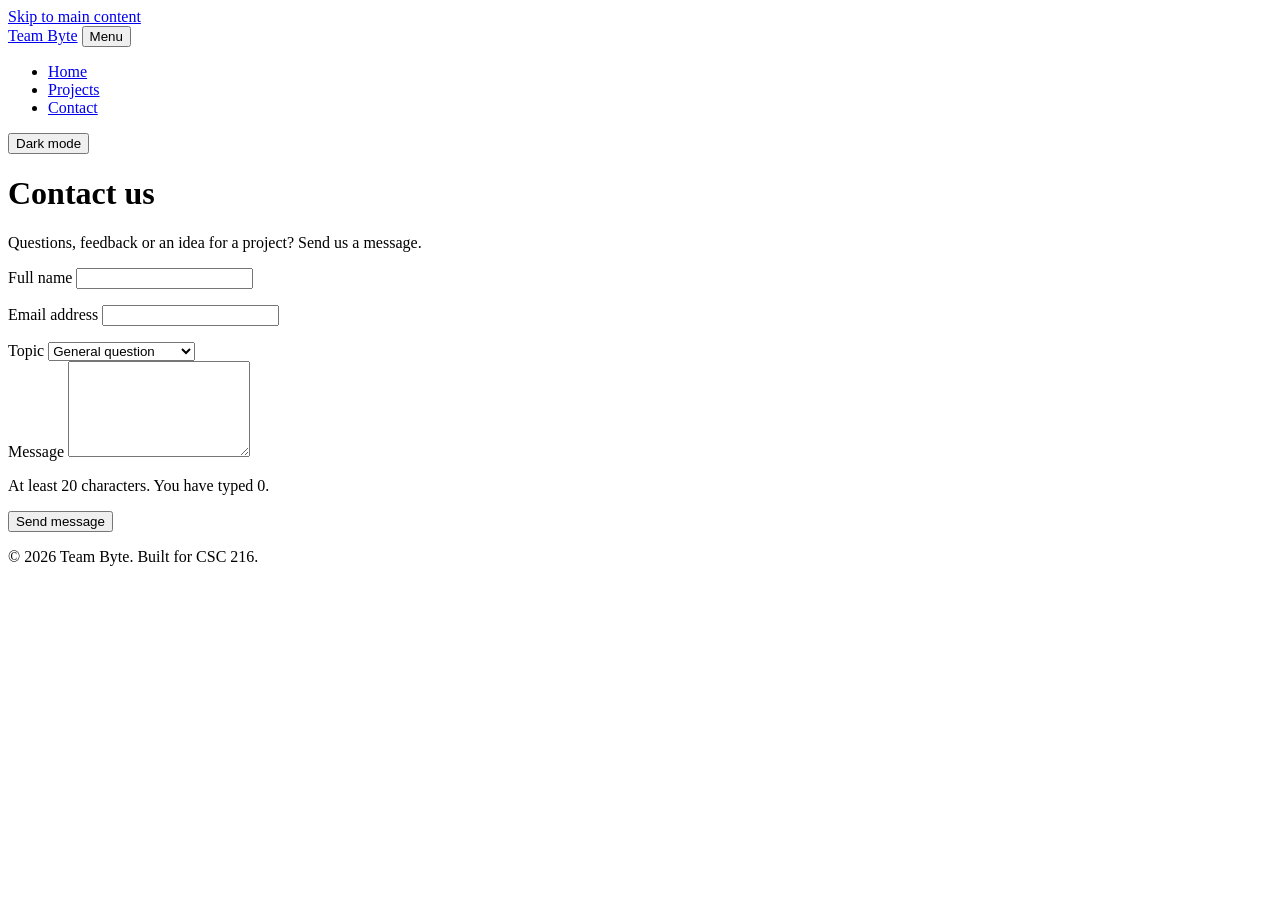
==== contact.html @ 4242ff88 "added contacts page" ====
<!doctype html>
<html lang="en">
  <head>
    <meta charset="UTF-8" />
    <meta name="viewport" content="width=device-width, initial-scale=1.0" />
    <meta name="description" content="Send a message to Team Byte." />
    <title>Contact | Team Byte</title>
    <link rel="stylesheet" href="css/styles.css" />
    <script src="js/script.js" defer></script>
  </head>
  <body>
    <a class="skip-link" href="#main">Skip to main content</a>

    <header class="site-header">
      <div class="container header-inner">
        <a class="logo" href="index.html">Team Byte</a>
        <button
          class="nav-toggle"
          type="button"
          aria-expanded="false"
          aria-controls="site-nav"
        >
          Menu
        </button>
        <nav id="site-nav" class="site-nav" aria-label="Main">
          <ul>
            <li><a href="index.html">Home</a></li>
            <li><a href="projects.html">Projects</a></li>
            <li><a href="contact.html" aria-current="page">Contact</a></li>
          </ul>
        </nav>
        <button class="theme-toggle" type="button" aria-pressed="false">
          Dark mode
        </button>
      </div>
    </header>

    <main id="main" class="container">
      <header class="page-header">
        <h1>Contact us</h1>
        <p class="lead">
          Questions, feedback or an idea for a project? Send us a message.
        </p>
      </header>

      <form id="contact-form" class="contact-form" novalidate>
        <div class="field">
          <label for="name">Full name</label>
          <input
            type="text"
            id="name"
            name="name"
            autocomplete="name"
            required
            aria-describedby="name-error"
          />
          <p class="error" id="name-error"></p>
        </div>

        <div class="field">
          <label for="email">Email address</label>
          <input
            type="email"
            id="email"
            name="email"
            autocomplete="email"
            required
            aria-describedby="email-error"
          />
          <p class="error" id="email-error"></p>
        </div>

        <div class="field">
          <label for="topic">Topic</label>
          <select id="topic" name="topic">
            <option value="general">General question</option>
            <option value="collaboration">Collaboration</option>
            <option value="feedback">Feedback on our site</option>
          </select>
        </div>

        <div class="field">
          <label for="message">Message</label>
          <textarea
            id="message"
            name="message"
            rows="6"
            required
            minlength="20"
            aria-describedby="message-hint message-error"
          ></textarea>
          <p class="hint" id="message-hint">
            At least 20 characters. You have typed
            <span id="char-count">0</span>.
          </p>
          <p class="error" id="message-error"></p>
        </div>

        <button class="button" type="submit">Send message</button>
        <p id="form-status" class="form-status" role="status"></p>
      </form>
    </main>

    <footer class="site-footer">
      <div class="container">
        <p>© <span id="year">2026</span> Team Byte. Built for CSC 216.</p>
      </div>
    </footer>
  </body>
</html>
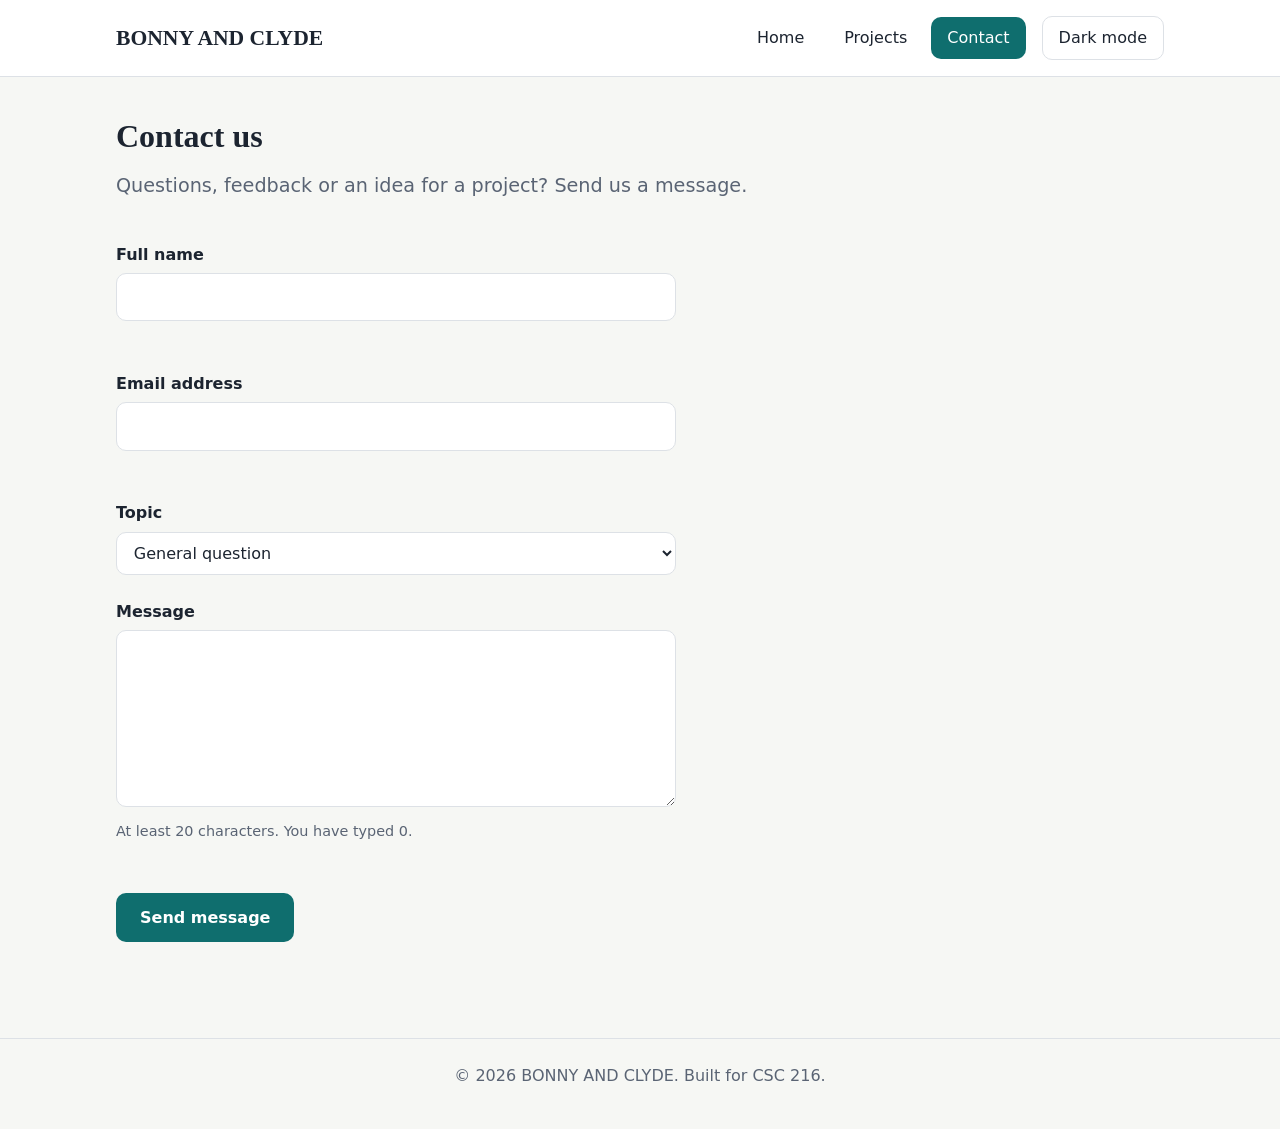
==== commit 78aa6eca: "Changed team-Byte to BONNY AND CLYDE" ====
--- a/contact.html
+++ b/contact.html
@@ -3,8 +3,8 @@
   <head>
     <meta charset="UTF-8" />
     <meta name="viewport" content="width=device-width, initial-scale=1.0" />
-    <meta name="description" content="Send a message to Team Byte." />
-    <title>Contact | Team Byte</title>
+    <meta name="description" content="Send a message to BONNY AND CLYDE." />
+    <title>Contact | BONNY AND CLYDE</title>
     <link rel="stylesheet" href="css/styles.css" />
     <script src="js/script.js" defer></script>
   </head>
@@ -13,7 +13,7 @@
 
     <header class="site-header">
       <div class="container header-inner">
-        <a class="logo" href="index.html">Team Byte</a>
+        <a class="logo" href="index.html">BONNY AND CLYDE</a>
         <button
           class="nav-toggle"
           type="button"
@@ -103,7 +103,7 @@
 
     <footer class="site-footer">
       <div class="container">
-        <p>© <span id="year">2026</span> Team Byte. Built for CSC 216.</p>
+        <p>© <span id="year">2026</span> BONNY AND CLYDE. Built for CSC 216.</p>
       </div>
     </footer>
   </body>
--- a/css/styles.css
+++ b/css/styles.css
@@ -0,0 +1,417 @@
+/* =====================================================
+   Team website stylesheet (CSC 216, Lab 2)
+   One file styles every page on the site.
+   ===================================================== */
+
+/* ---------- 1. Design tokens ---------- */
+:root {
+  --color-bg: #f6f7f4;
+  --color-surface: #ffffff;
+  --color-text: #1c2430;
+  --color-muted: #5a6474;
+  --color-primary: #0f6e6e;
+  --color-primary-dark: #0a5050;
+  --color-on-primary: #ffffff;
+  --color-border: #dde1e6;
+  --color-error: #b3261e;
+  --color-success: #1e7b3a;
+
+  --font-body: system-ui, -apple-system, "Segoe UI", Roboto, Arial, sans-serif;
+  --font-heading: Georgia, "Times New Roman", serif;
+
+  --space-1: 0.5rem;
+  --space-2: 1rem;
+  --space-3: 1.5rem;
+  --space-4: 2.5rem;
+  --space-5: 4rem;
+
+  --radius: 10px;
+  --max-width: 1080px;
+}
+
+body.dark {
+  --color-bg: #11161d;
+  --color-surface: #1a212b;
+  --color-text: #e7ebf0;
+  --color-muted: #a2abb9;
+  --color-primary: #4fc1c1;
+  --color-primary-dark: #83d8d8;
+  --color-on-primary: #0b1f1f;
+  --color-border: #2b3340;
+  --color-error: #ff8a80;
+  --color-success: #7ddc97;
+  color-scheme: dark;
+}
+/* ---------- 2. Base and reset ---------- */
+*,
+*::before,
+*::after {
+  box-sizing: border-box;
+}
+
+body {
+  margin: 0;
+  font-family: var(--font-body);
+  font-size: 1rem;
+  line-height: 1.6;
+  color: var(--color-text);
+  background-color: var(--color-bg);
+  transition: background-color 0.3s ease, color 0.3s ease;
+}
+
+h1,
+h2,
+h3 {
+  font-family: var(--font-heading);
+  line-height: 1.2;
+  margin: 0 0 var(--space-2);
+}
+
+p {
+  margin: 0 0 var(--space-2);
+}
+
+a {
+  color: var(--color-primary);
+}
+
+a:hover {
+  color: var(--color-primary-dark);
+}
+
+img {
+  max-width: 100%;
+  display: block;
+}
+
+:focus-visible {
+  outline: 3px solid var(--color-primary);
+  outline-offset: 3px;
+}
+/* ---------- 3. Layout helpers ---------- */
+.container {
+  width: 100%;
+  max-width: var(--max-width);
+  margin-inline: auto;
+  padding-inline: var(--space-2);
+}
+
+.section {
+  padding-block: var(--space-4);
+}
+
+.skip-link {
+  position: absolute;
+  top: -4rem;
+  left: var(--space-2);
+  z-index: 100;
+  padding: var(--space-1) var(--space-2);
+  border-radius: var(--radius);
+  background-color: var(--color-primary);
+  color: var(--color-on-primary);
+}
+
+.skip-link:focus {
+  top: var(--space-2);
+}
+/* ---------- 4. Header and navigation ---------- */
+.site-header {
+  position: sticky;
+  top: 0;
+  z-index: 10;
+  background-color: var(--color-surface);
+  border-bottom: 1px solid var(--color-border);
+}
+
+.header-inner {
+  display: flex;
+  flex-wrap: wrap;
+  align-items: center;
+  gap: var(--space-2);
+  padding-block: var(--space-2);
+}
+
+.logo {
+  margin-right: auto;
+  font-family: var(--font-heading);
+  font-size: 1.35rem;
+  font-weight: 700;
+  color: var(--color-text);
+  text-decoration: none;
+}
+
+.site-nav ul {
+  display: flex;
+  gap: var(--space-1);
+  margin: 0;
+  padding: 0;
+  list-style: none;
+}
+
+.site-nav a {
+  display: block;
+  padding: var(--space-1) var(--space-2);
+  border-radius: var(--radius);
+  color: var(--color-text);
+  font-weight: 500;
+  text-decoration: none;
+}
+
+.site-nav a:hover {
+  background-color: var(--color-bg);
+}
+
+.site-nav a[aria-current="page"] {
+  background-color: var(--color-primary);
+  color: var(--color-on-primary);
+}
+
+.nav-toggle,
+.theme-toggle {
+  padding: var(--space-1) var(--space-2);
+  border: 1px solid var(--color-border);
+  border-radius: var(--radius);
+  background-color: transparent;
+  color: var(--color-text);
+  font: inherit;
+  cursor: pointer;
+}
+
+.theme-toggle[aria-pressed="true"] {
+  border-color: var(--color-primary);
+  color: var(--color-primary);
+}
+
+.nav-toggle {
+  display: none;
+}
+/* ---------- 5. Buttons and hero ---------- */
+.button {
+  display: inline-block;
+  padding: 0.75rem 1.5rem;
+  border: none;
+  border-radius: var(--radius);
+  background-color: var(--color-primary);
+  color: var(--color-on-primary);
+  font: inherit;
+  font-weight: 600;
+  text-decoration: none;
+  cursor: pointer;
+  transition: background-color 0.2s ease, transform 0.2s ease;
+}
+
+.button:hover {
+  background-color: var(--color-primary-dark);
+  color: var(--color-on-primary);
+  transform: translateY(-2px);
+}
+
+.hero {
+  padding-block: var(--space-5);
+  background: linear-gradient(135deg, var(--color-surface), var(--color-bg));
+  border-bottom: 1px solid var(--color-border);
+}
+
+.hero h1 {
+  max-width: 18ch;
+  font-size: clamp(2rem, 5vw, 3.25rem);
+}
+
+.eyebrow {
+  margin-bottom: var(--space-1);
+  color: var(--color-primary);
+  font-size: 0.8rem;
+  font-weight: 700;
+  letter-spacing: 0.12em;
+  text-transform: uppercase;
+}
+
+.lead {
+  max-width: 55ch;
+  margin-bottom: var(--space-3);
+  color: var(--color-muted);
+  font-size: 1.2rem;
+}
+
+.page-header {
+  padding-block: var(--space-4) var(--space-2);
+}
+/* ---------- 6. Cards and grids ---------- */
+.team-grid,
+.project-grid {
+  display: grid;
+  grid-template-columns: repeat(auto-fit, minmax(260px, 1fr));
+  gap: var(--space-3);
+}
+
+.card {
+  padding: var(--space-3);
+  border: 1px solid var(--color-border);
+  border-radius: var(--radius);
+  background-color: var(--color-surface);
+}
+
+.avatar {
+  display: grid;
+  place-items: center;
+  width: 64px;
+  height: 64px;
+  margin-bottom: var(--space-2);
+  border-radius: 50%;
+  background-color: var(--color-primary);
+  color: var(--color-on-primary);
+  font-size: 1.25rem;
+  font-weight: 700;
+}
+
+.role {
+  color: var(--color-primary);
+  font-weight: 600;
+}
+
+.skill-list {
+  padding-left: 1.25rem;
+}
+
+.skill-list li {
+  margin-bottom: var(--space-1);
+}
+/* ---------- 7. Projects page ---------- */
+.filters {
+  display: flex;
+  flex-wrap: wrap;
+  gap: var(--space-1);
+  margin-bottom: var(--space-2);
+}
+
+.filter-btn {
+  padding: 0.4rem 1rem;
+  border: 1px solid var(--color-border);
+  border-radius: 999px;
+  background-color: var(--color-surface);
+  color: var(--color-text);
+  font: inherit;
+  cursor: pointer;
+}
+
+.filter-btn[aria-pressed="true"] {
+  border-color: var(--color-primary);
+  background-color: var(--color-primary);
+  color: var(--color-on-primary);
+}
+
+.project-count {
+  color: var(--color-muted);
+}
+
+.tag {
+  display: inline-block;
+  margin-bottom: var(--space-1);
+  color: var(--color-primary);
+  font-size: 0.75rem;
+  font-weight: 700;
+  letter-spacing: 0.06em;
+  text-transform: uppercase;
+}
+
+/* ---------- 8. Contact form ---------- */
+.contact-form {
+  max-width: 560px;
+  padding-bottom: var(--space-4);
+}
+
+.field {
+  margin-bottom: var(--space-3);
+}
+
+label {
+  display: block;
+  margin-bottom: 0.35rem;
+  font-weight: 600;
+}
+
+input,
+select,
+textarea {
+  width: 100%;
+  padding: 0.65rem 0.8rem;
+  border: 1px solid var(--color-border);
+  border-radius: var(--radius);
+  background-color: var(--color-surface);
+  color: var(--color-text);
+  font: inherit;
+}
+
+input:focus,
+select:focus,
+textarea:focus {
+  border-color: var(--color-primary);
+}
+
+input[aria-invalid="true"],
+textarea[aria-invalid="true"] {
+  border-color: var(--color-error);
+}
+
+.hint,
+.error {
+  margin: 0.35rem 0 0;
+  font-size: 0.9rem;
+}
+
+.hint {
+  color: var(--color-muted);
+}
+
+.error {
+  min-height: 1.4em;
+  color: var(--color-error);
+}
+
+.form-status {
+  margin-top: var(--space-2);
+  color: var(--color-success);
+  font-weight: 600;
+}
+/* ---------- 9. Footer ---------- */
+.site-footer {
+  margin-top: var(--space-4);
+  padding-block: var(--space-3);
+  border-top: 1px solid var(--color-border);
+  color: var(--color-muted);
+  text-align: center;
+}
+
+/* ---------- 10. Small screens ---------- */
+@media (max-width: 700px) {
+  .nav-toggle {
+    display: inline-block;
+  }
+
+  .site-nav {
+    display: none;
+    order: 3;
+    width: 100%;
+  }
+
+  .site-nav.open {
+    display: block;
+  }
+
+  .site-nav ul {
+    flex-direction: column;
+  }
+
+  .section {
+    padding-block: var(--space-3);
+  }
+}
+
+/* ---------- 11. Respect reduced-motion preferences ---------- */
+@media (prefers-reduced-motion: reduce) {
+  *,
+  *::before,
+  *::after {
+    transition: none !important;
+  }
+}
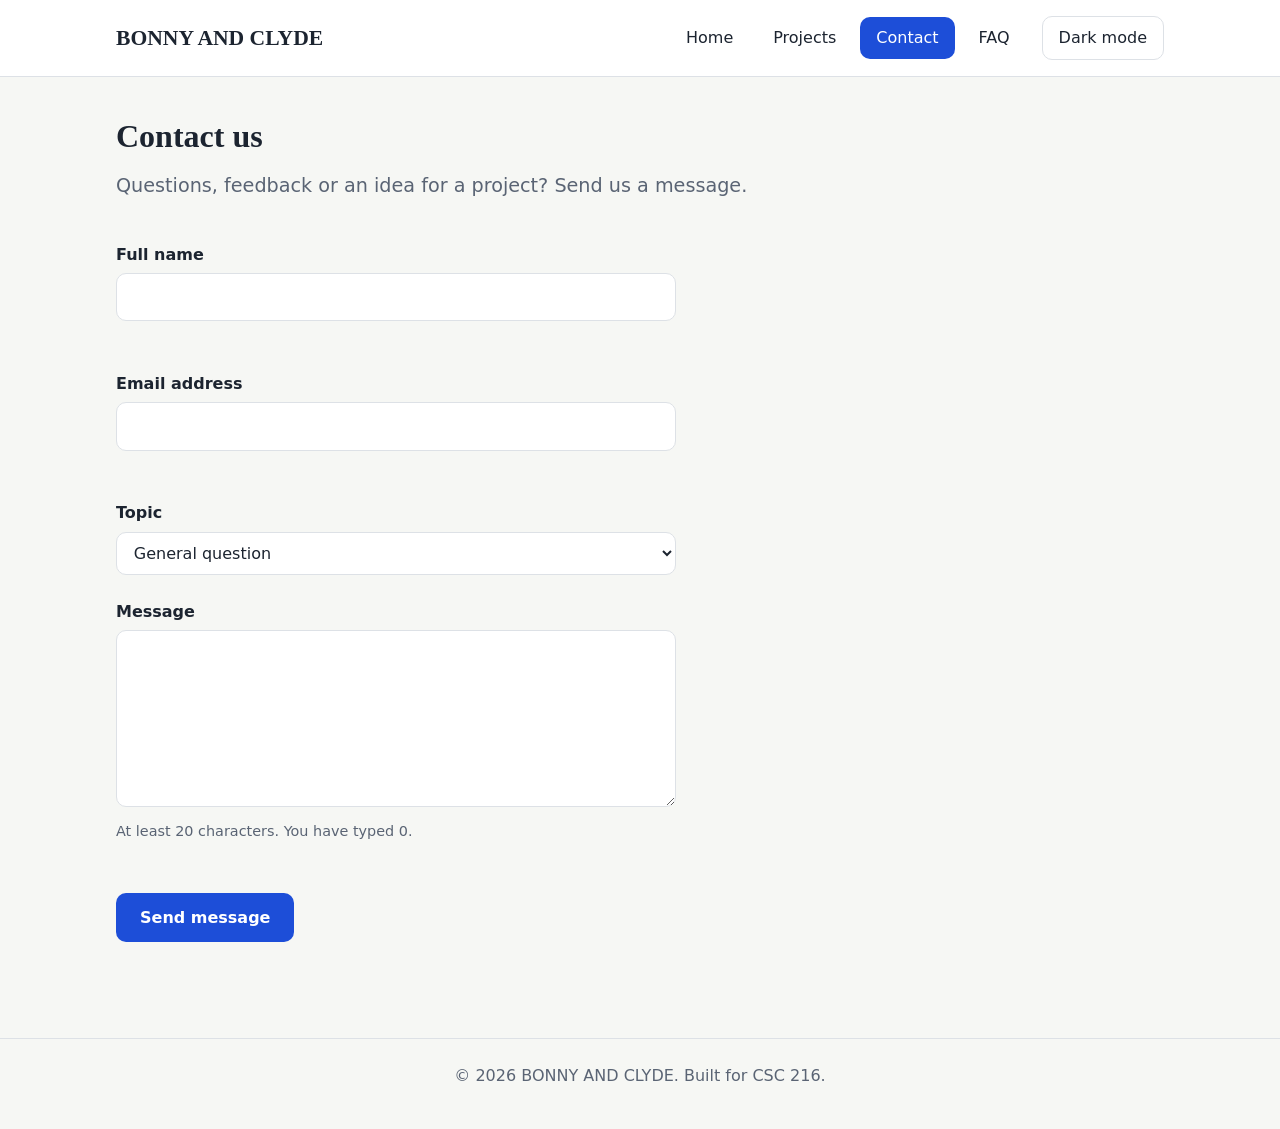
==== commit cff57149: "personalised the project" ====
--- a/contact.html
+++ b/contact.html
@@ -27,6 +27,7 @@
             <li><a href="index.html">Home</a></li>
             <li><a href="projects.html">Projects</a></li>
             <li><a href="contact.html" aria-current="page">Contact</a></li>
+            <li><a href="faq.html">FAQ</a></li>
           </ul>
         </nav>
         <button class="theme-toggle" type="button" aria-pressed="false">
--- a/css/styles.css
+++ b/css/styles.css
@@ -9,8 +9,8 @@
   --color-surface: #ffffff;
   --color-text: #1c2430;
   --color-muted: #5a6474;
-  --color-primary: #0f6e6e;
-  --color-primary-dark: #0a5050;
+  --color-primary: #1d4ed8;
+  --color-primary-dark: #1e3a8a;
   --color-on-primary: #ffffff;
   --color-border: #dde1e6;
   --color-error: #b3261e;
@@ -34,8 +34,8 @@
   --color-surface: #1a212b;
   --color-text: #e7ebf0;
   --color-muted: #a2abb9;
-  --color-primary: #4fc1c1;
-  --color-primary-dark: #83d8d8;
+  --color-primary: #38bdf8;
+  --color-primary-dark: #bae6fd;
   --color-on-primary: #0b1f1f;
   --color-border: #2b3340;
   --color-error: #ff8a80;
@@ -56,7 +56,9 @@
   line-height: 1.6;
   color: var(--color-text);
   background-color: var(--color-bg);
-  transition: background-color 0.3s ease, color 0.3s ease;
+  transition:
+    background-color 0.3s ease,
+    color 0.3s ease;
 }
 
 h1,
@@ -197,7 +199,9 @@
   font-weight: 600;
   text-decoration: none;
   cursor: pointer;
-  transition: background-color 0.2s ease, transform 0.2s ease;
+  transition:
+    background-color 0.2s ease,
+    transform 0.2s ease;
 }
 
 .button:hover {
@@ -251,17 +255,21 @@
   background-color: var(--color-surface);
 }
 
-.avatar {
-  display: grid;
-  place-items: center;
-  width: 64px;
-  height: 64px;
+.team-card {
+  text-align: center;
+}
+
+.passport-photo {
+  width: 140px;
+  aspect-ratio: 35 / 45;
+  height: auto;
   margin-bottom: var(--space-2);
-  border-radius: 50%;
-  background-color: var(--color-primary);
-  color: var(--color-on-primary);
-  font-size: 1.25rem;
-  font-weight: 700;
+  margin-inline: auto;
+  border: 4px solid var(--color-surface);
+  border-radius: calc(var(--radius) / 2);
+  object-fit: cover;
+  object-position: center;
+  box-shadow: 0 0 0 1px var(--color-border);
 }
 
 .role {
@@ -275,6 +283,29 @@
 
 .skill-list li {
   margin-bottom: var(--space-1);
+}
+
+.faq-list {
+  display: grid;
+  gap: var(--space-2);
+}
+
+.faq-list details {
+  padding: var(--space-2);
+  border: 1px solid var(--color-border);
+  border-radius: var(--radius);
+  background-color: var(--color-surface);
+}
+
+.faq-list summary {
+  color: var(--color-primary);
+  font-weight: 600;
+  cursor: pointer;
+}
+
+.faq-list details p {
+  margin: var(--space-2) 0 0;
+  color: var(--color-muted);
 }
 /* ---------- 7. Projects page ---------- */
 .filters {
